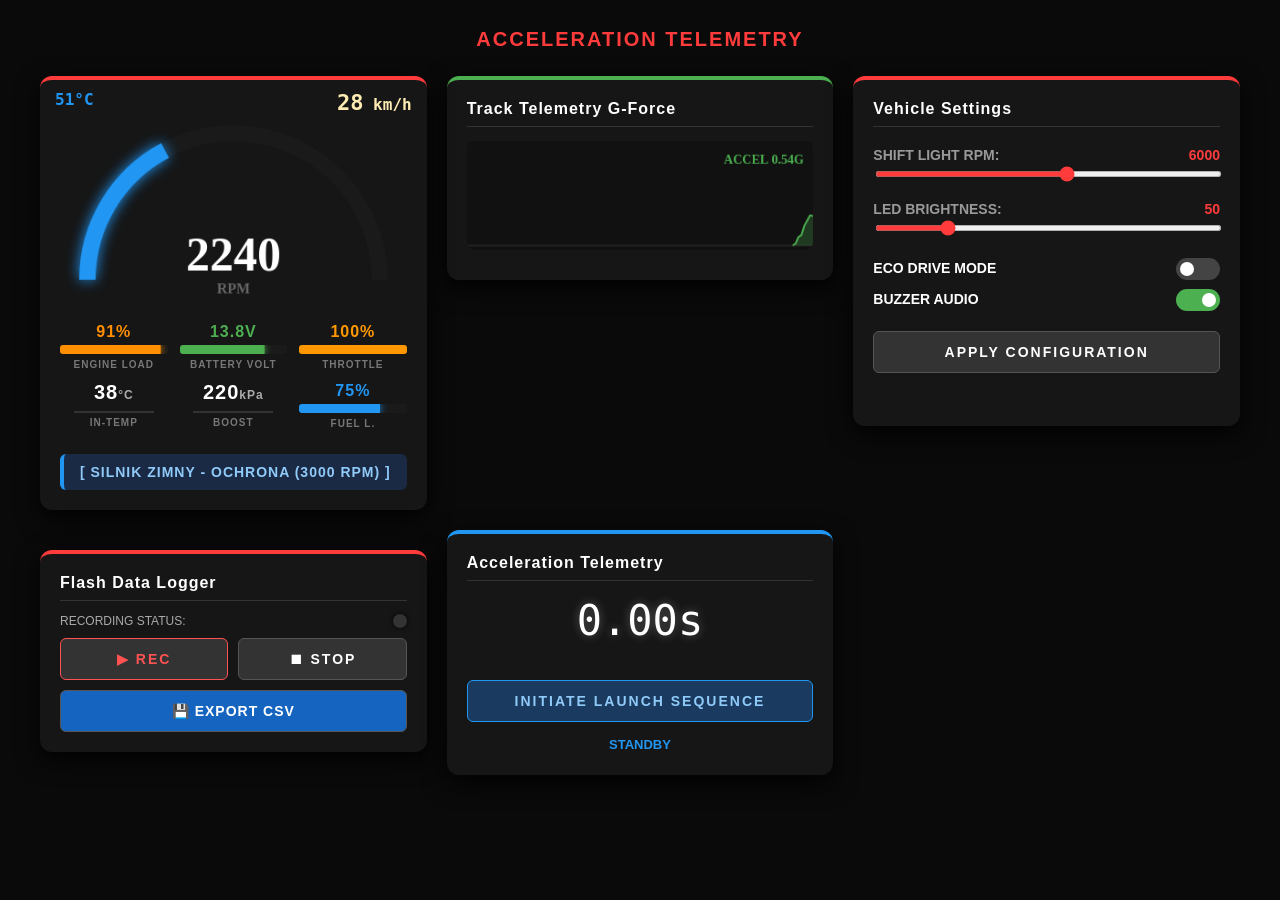
==== index.html @ 29ae52f3 "Initial import: XIAO ESP32-S3 ShiftLight Add complete project skeleton and initial implementation fo" ====
<!DOCTYPE html>
<html>
<head>
  <meta charset="UTF-8">
  <meta name="viewport" content="width=device-width, initial-scale=1, maximum-scale=1, user-scalable=no">
  <title>Acceleration Telemetry</title>
  <style>
    body { background-color: #0a0a0a; color: #e0e0e0; font-family: 'Segoe UI', Tahoma, Geneva, Verdana, sans-serif; text-align: center; margin: 0; padding: 15px; }
    h1 { color: #ff3b3b; text-transform: uppercase; letter-spacing: 2px; font-size: 20px; margin-bottom: 25px; }
    .dashboard-grid {
      display: grid;
      grid-template-columns: repeat(auto-fit, minmax(320px, 1fr));
      gap: 20px;
      max-width: 1200px;
      margin: 0 auto;
      align-items: start;
      padding: 0 10px;
    }
    .card {
      background: #161616;
      padding: 20px;
      border-radius: 12px;
      box-shadow: 0 8px 25px rgba(0,0,0,0.9);
      text-align: left;
      width: 100%;
      border-top: 4px solid #ff3b3b;
      box-sizing: border-box;
    }
    .card-timer { border-top-color: #2196F3; }
    .card-telemetry { border-top-color: #4CAF50; }
    h2 { margin-top: 0; color: #fff; font-size: 16px; border-bottom: 1px solid #333; padding-bottom: 8px; letter-spacing: 1px;}
    
    #cockpit { position: relative; text-align: center; padding-top: 10px; }
    .raw-data-corner { position: absolute; top: 10px; font-weight: bold; font-family: monospace; font-size: 16px; }
    .left-corner { left: 15px; color: #2196F3; }
    .right-corner { right: 15px; color: #ffecb3; }
    canvas { max-width: 100%; height: auto !important; }
    #gaugeCanvas {
      width: 100%;
      max-width: 380px;
      margin: 25px auto 0;
      display: block;
    }

    .mini-gauges {
      display: flex;
      justify-content: space-around;
      margin-top: 15px;
      gap: 10px;
    }

    .mini-gauge {
      text-align: center;
      font-size: 10px;
      color: #777;
      font-weight: bold;
      letter-spacing: 1px;
      flex: 1;
    }

    .mini-gauge canvas {
      width: 100%;
      max-width: 120px;
      display: block;
      margin: 0 auto 5px;
      border-radius: 3px;
    }
    
    .sys-state { margin-top: 25px; font-weight: bold; font-size: 14px; text-align: center; padding: 10px; border-radius: 6px; text-transform: uppercase; letter-spacing: 1px;}
    .state-normal { background: #222; color: #aaa; border-left: 4px solid #555; }
    .state-cold { background: #1a2a44; color: #90caf9; border-left: 4px solid #2196F3; }
    .state-eco { background: #153317; color: #a5d6a7; border-left: 4px solid #4CAF50; }

    label { font-weight: bold; display: block; margin-top: 20px; color: #999; font-size: 14px;}
    input[type=range] { width: 100%; margin-top: 8px; accent-color: #ff3b3b; height: 6px; border-radius: 5px; outline: none; }
    
    .switch { position: relative; display: inline-block; width: 44px; height: 22px; float: right; margin-top: -2px;}
    .switch input { opacity: 0; width: 0; height: 0; }
    .slider { position: absolute; cursor: pointer; top: 0; left: 0; right: 0; bottom: 0; background-color: #444; transition: .4s; border-radius: 24px; }
    .slider:before { position: absolute; content: ""; height: 14px; width: 14px; left: 4px; bottom: 4px; background-color: white; transition: .4s; border-radius: 50%; }
    input:checked + .slider { background-color: #4caf50; }
    input:checked + .slider:before { transform: translateX(22px); }

    button { background-color: #333; color: white; border: 1px solid #555; padding: 12px 20px; font-size: 14px; border-radius: 6px; cursor: pointer; width: 100%; margin-top: 20px; transition: 0.3s; font-weight: bold; text-transform: uppercase; letter-spacing: 2px;}
    button:hover { background-color: #ff3b3b; border-color: #ff3b3b;}
    .btn-timer { background-color: #1a3a5f; border-color: #2196F3; color: #90caf9;}
    .btn-timer:hover { background-color: #2196F3; color: #fff;}
    
    #status, #timerStatus { margin-top: 15px; font-weight: bold; text-align: center; height: 18px; font-size: 13px;}
    .val-display { float: right; color: #ff3b3b; }
    .timer-display { font-size: 42px; color: #fff; text-align: center; margin: 15px 0; font-family: monospace; text-shadow: 0 0 10px rgba(255,255,255,0.3);}
  </style>
</head>
<body>
  <div id="countdownOverlay" style="display: none; position: fixed; top: 0; left: 0; width: 100%; height: 100%; background: rgba(0,0,0,0.85); z-index: 9999; align-items: center; justify-content: center; backdrop-filter: blur(5px); transition: opacity 0.3s ease-out;">
    <div id="countdownNum" style="font-size: 250px; font-weight: bold; color: #ff3b3b; text-shadow: 0 0 50px rgba(255, 59, 59, 0.9); font-family: monospace;">3</div>
  </div>

  <h1>Acceleration Telemetry</h1>
  
  <div class="dashboard-grid">
    <div class="card" id="cockpit">
    <div class="raw-data-corner left-corner"><span id="tempDisplay">50</span>°C</div>
    <div class="raw-data-corner right-corner"><span id="speedDisplay" style="font-size: 22px;">0</span> km/h</div>
    
    <canvas id="gaugeCanvas" width="380" height="200"></canvas>
    
    <div class="mini-gauges" style="display: grid; grid-template-columns: repeat(3, 1fr); gap: 12px; margin-top: 25px;">
      <div class="mini-gauge">
        <div style="font-size:16px; font-weight:bold; color:#ff8f00; margin-bottom:4px;"><span id="valLoad">--</span></div>
        <canvas id="loadCanvas" width="120" height="10"></canvas>
        <div style="margin-top:4px;">ENGINE LOAD</div>
      </div>
      <div class="mini-gauge">
        <div style="font-size:16px; font-weight:bold; color:#4CAF50; margin-bottom:4px;"><span id="valVolt">--</span></div>
        <canvas id="voltCanvas" width="120" height="10"></canvas>
        <div style="margin-top:4px;">BATTERY VOLT</div>
      </div>
      <div class="mini-gauge">
        <div style="font-size:16px; font-weight:bold; color:#FF9800; margin-bottom:4px;"><span id="valTps">--</span></div>
        <canvas id="tpsCanvas" width="120" height="10"></canvas>
        <div style="margin-top:4px;">THROTTLE</div>
      </div>
      <div class="mini-gauge">
        <div style="font-size:20px; font-weight:bold; color:#fff; line-height:20px; margin-bottom:6px;"><span id="valIat">--</span><span style="font-size:12px; color:#aaa;">°C</span></div>
        <div style="border-top: 2px solid #333; padding-top:4px; max-width: 80px; margin: 0 auto;">IN-TEMP</div>
      </div>
      <div class="mini-gauge">
        <div style="font-size:20px; font-weight:bold; color:#fff; line-height:20px; margin-bottom:6px;"><span id="valMap">--</span><span style="font-size:12px; color:#aaa;">kPa</span></div>
        <div style="border-top: 2px solid #333; padding-top:4px; max-width: 80px; margin: 0 auto;">BOOST</div>
      </div>
      <div class="mini-gauge">
        <div style="font-size:16px; font-weight:bold; color:#2196F3; margin-bottom:4px;"><span id="valFuel">--</span></div>
        <canvas id="fuelCanvas" width="120" height="10"></canvas>
        <div style="margin-top:4px;">FUEL L.</div>
      </div>
    </div>
    
    <div id="sysState" class="sys-state state-cold">[ SILNIK ZIMNY - OCHRONA (2500RPM) ]</div>
  </div>

  <div class="card card-telemetry">
    <h2>Track Telemetry G-Force</h2>
    <canvas id="telemetryCanvas" width="380" height="120" style="width: 100%; max-width: 380px; display:block; margin: 10px auto; border-radius: 8px;"></canvas>
  </div>

  <div class="card">
    <h2>Vehicle Settings</h2>
    
    <label for="rpmLimit">SHIFT LIGHT RPM: <span id="rpmVal" class="val-display">6000</span></label>
    <input type="range" id="rpmLimit" min="1000" max="10000" step="100" value="6000" oninput="updateVal('rpmVal', this.value)">
    
    <label for="brightness">LED BRIGHTNESS: <span id="brtVal" class="val-display">50</span></label>
    <input type="range" id="brightness" min="0" max="255" step="1" value="50" oninput="updateVal('brtVal', this.value)">
    
    <label style="margin-top: 25px; color: #fff;">ECO DRIVE MODE
      <label class="switch">
        <input type="checkbox" id="ecoMode" onchange="updateSimState()">
        <span class="slider"></span>
      </label>
    </label>
    
    <label style="margin-top: 15px; color: #fff;">BUZZER AUDIO
      <label class="switch">
        <input type="checkbox" id="buzzerMode" checked>
        <span class="slider"></span>
      </label>
    </label>
    
    <button onclick="saveSettings()">Apply Configuration</button>
    <div id="status"></div>
  </div>

  <!-- DATA LOGGER PANEL -->
  <div class="card" style="margin-top: 20px;">
    <h2>Flash Data Logger</h2>
    <div style="display:flex; justify-content:space-between; align-items:center; margin-bottom: 10px;">
      <span style="color:#aaa; font-size:12px;">RECORDING STATUS:</span>
      <div id="logIndicator" style="width: 14px; height: 14px; border-radius: 50%; background-color: #333; box-shadow: 0 0 5px #000;"></div>
    </div>
    <div style="display: flex; gap: 10px;">
      <button id="btnLogStart" class="btn" style="flex: 1; background: #333; color: #ff5252; border: 1px solid #ff5252; margin-top: 0;" onclick="startLogging()">▶ REC</button>
      <button id="btnLogStop" class="btn" style="flex: 1; background: #333; color: #fff; border: 1px solid #555; margin-top: 0;" onclick="stopLogging()">⏹ STOP</button>
    </div>
    <button class="btn" style="width: 100%; margin-top: 10px; background: #1565C0; font-weight:bold; letter-spacing:1px;" onclick="downloadLogs()">💾 EXPORT CSV</button>
  </div>

  <div class="card card-timer">
    <h2>Acceleration Telemetry</h2>
    <div class="timer-display" id="timeDisplay">0.00s</div>
    <button class="btn-timer" onclick="startTimer()">Initiate Launch Sequence</button>
    <div id="timerStatus" style="color:#2196F3;">STANDBY</div>
  </div>
  </div>

  <script>
    function showCountdownOverlay() {
      let overlay = document.getElementById('countdownOverlay');
      let num = document.getElementById('countdownNum');
      overlay.style.display = 'flex';
      overlay.style.opacity = '1';
      num.innerText = "3";
      num.style.color = "#ff3b3b";
      num.style.textShadow = "0 0 50px rgba(255, 59, 59, 0.9)";
      
      setTimeout(() => num.innerText = "2", 1000);
      setTimeout(() => num.innerText = "1", 2000);
      setTimeout(() => {
        num.innerText = "GO!";
        num.style.color = "#4CAF50";
        num.style.textShadow = "0 0 50px rgba(76, 175, 80, 0.9)";
        setTimeout(() => {
          overlay.style.opacity = '0';
          setTimeout(() => overlay.style.display = 'none', 300);
        }, 800);
      }, 3000);
    }

    let t_rpm = 1000, c_rpm = 0;
    let t_load = 20, c_load = 0;
    let t_volt = 14.1, c_volt = 12.0;
    let t_tps = 0, c_tps = 0;
    let t_fuel = 75.0, c_fuel = 0;

    function drawMountain(ctx, isAccel, colorStr, fillStr, w, baseLine, maxG, step, hist) {
      ctx.beginPath();
      for (let i = 0; i < hist.length; i++) {
        let g = hist[i];
        let val = isAccel ? (g > 0 ? g : 0) : (g < 0 ? Math.abs(g) : 0);
        let y = baseLine - (Math.min(val, maxG) / maxG) * (baseLine - 25);
        if (i === 0) ctx.moveTo(i * step, y);
        else ctx.lineTo(i * step, y);
      }
      ctx.lineTo(w, baseLine); ctx.lineTo(0, baseLine);
      ctx.fillStyle = fillStr; ctx.fill();

      ctx.beginPath();
      let isDrawing = false;
      for (let i = 0; i < hist.length; i++) {
        let g = hist[i];
        let val = isAccel ? g : -g;
        if (val > 0.01) {
          let y = baseLine - (Math.min(val, maxG) / maxG) * (baseLine - 25);
          if (!isDrawing) {
            ctx.moveTo(Math.max(0, i - 1) * step, baseLine);
            isDrawing = true;
          }
          ctx.lineTo(i * step, y);
        } else {
          if (isDrawing) {
            ctx.lineTo(i * step, baseLine); 
            isDrawing = false;
          }
        }
      }
      ctx.lineWidth = 2; ctx.strokeStyle = colorStr; ctx.stroke();
    }
    let maxRpm = 8000;
    let simTemp = 50;

    let gHistory = new Array(120).fill(0);
    let lastSpeedForG = 0;
    let lastTimeForG = Date.now();
    let filteredG = 0;
    let activeSpeed = 0; // for graph simulation speed source

    function updateVal(id, val) { 
      document.getElementById(id).innerText = val; 
      if (id === 'rpmVal') maxRpm = parseInt(val) + 500; 
    }
    
    function saveSettings() {
      let btn = document.querySelector('button');
      btn.innerText = "TX DATA...";
      setTimeout(() => {
        document.getElementById('status').innerText = "CONFIG SYNC OK";
        document.getElementById('status').style.color = "#4caf50";
        btn.innerText = "APPLY CONFIGURATION";
        setTimeout(() => document.getElementById('status').innerText = "", 3000);
      }, 500);
    }

    function startLogging() {
      let ind = document.getElementById('logIndicator');
      let btnS = document.getElementById('btnLogStart');
      ind.style.backgroundColor = '#ff5252';
      ind.style.boxShadow = '0 0 10px #ff5252';
      btnS.style.background = '#ff5252'; btnS.style.color = '#fff';
    }

    function stopLogging() {
      let ind = document.getElementById('logIndicator');
      let btnS = document.getElementById('btnLogStart');
      ind.style.backgroundColor = '#333';
      ind.style.boxShadow = '0 0 5px #000';
      btnS.style.background = '#333'; btnS.style.color = '#ff5252';
    }

    function downloadLogs() {
      alert("Simulator: Brak łączności z kością Flash. Uruchom produkcyjny kod C++ (index_html.h) aby zgrywać arkusze kalkulacyjne.");
    }

    function updateSimState() {
      let stateDiv = document.getElementById('sysState');
      if (document.getElementById('ecoMode').checked) {
        stateDiv.className = "sys-state state-eco";
        stateDiv.innerText = "[ ECO DRIVE AKTYWNY ]";
      } else if (simTemp < 75) {
        stateDiv.className = "sys-state state-cold";
        let limit = Math.round(parseInt(document.getElementById('rpmLimit').value) * 0.5);
        stateDiv.innerText = "[ SILNIK ZIMNY - OCHRONA (" + limit + " RPM) ]";
      } else {
        stateDiv.className = "sys-state state-normal";
        stateDiv.innerText = "[ SYSTEM ONLINE - NORMAL ]";
        document.getElementById('tempDisplay').style.color = "#4caf50";
      }
    }

    function calculateG(speedKmh) {
      let now = Date.now();
      let dt = (now - lastTimeForG) / 1000.0;
      if(dt >= 0.1) { // 10Hz filter 
        let dv = (speedKmh - lastSpeedForG) / 3.6; // m/s
        let rawG = (dv / dt) / 9.81;
        filteredG = (rawG * 0.15) + (filteredG * 0.85); // EMA
        
        gHistory.push(filteredG);
        gHistory.shift();
        
        lastSpeedForG = speedKmh;
        lastTimeForG = now;
      }
    }

    function renderCanvas() {
      c_rpm += (t_rpm - c_rpm) * 0.15;
      c_load += (t_load - c_load) * 0.15;
      c_volt += (t_volt - c_volt) * 0.15;

      let cRpm = document.getElementById("gaugeCanvas");
      if(cRpm) {
        let ctx = cRpm.getContext("2d");
        let w = cRpm.width, h = cRpm.height;
        ctx.clearRect(0, 0, w, h);
        
        let cx = w/2, cy = h - 20, r = h - 40;
        
        ctx.beginPath(); ctx.arc(cx, cy, r, Math.PI, 0);
        ctx.lineWidth = 18; ctx.strokeStyle = '#1a1a1a'; ctx.stroke();
        
        let fill = Math.min(c_rpm / maxRpm, 1.0);
        if(fill > 0) {
          let isEco = document.getElementById('ecoMode').checked;
          let tempText = document.getElementById('tempDisplay').innerText;
          let isCold = tempText !== "--" && parseInt(tempText) < 75;
          
          let baseLimit = parseInt(document.getElementById('rpmLimit').value);
          let activeLimit = baseLimit;
          if (isEco) activeLimit = baseLimit * 0.4;
          else if (isCold) activeLimit = baseLimit * 0.5;

          let strokeCol, shadowCol;

          if (c_rpm >= activeLimit) {
            strokeCol = (Math.floor(Date.now() / 80) % 2 === 0) ? '#ff3b3b' : '#220000'; // Miganie synchroniczne 80ms
            shadowCol = (Math.floor(Date.now() / 80) % 2 === 0) ? '#ff3b3b' : 'transparent';
          } else if (isEco) {
            if (c_rpm < 1500) strokeCol = '#4CAF50';
            else if (c_rpm < 2000) strokeCol = '#FFEB3B';
            else strokeCol = '#FF3B3B';
            shadowCol = strokeCol;
          } else if (isCold) {
            strokeCol = '#2196F3';
            shadowCol = strokeCol;
          } else {
            let grad = ctx.createLinearGradient(0, cy, w, cy);
            grad.addColorStop(0.0, '#2196F3');
            grad.addColorStop(0.35, '#4CAF50');
            grad.addColorStop(0.65, '#FFEB3B');
            grad.addColorStop(0.85, '#FF9800');
            grad.addColorStop(1.0, '#FF3B3B');
            strokeCol = grad;
            
            if (fill < 0.35) shadowCol = '#2196F3';
            else if (fill < 0.65) shadowCol = '#4CAF50';
            else if (fill < 0.85) shadowCol = '#FFEB3B';
            else shadowCol = '#FF3B3B';
          }
          ctx.beginPath(); ctx.arc(cx, cy, r, Math.PI, Math.PI + (fill * Math.PI));
          ctx.lineWidth = 18; ctx.strokeStyle = strokeCol; 
          ctx.shadowBlur = 15; ctx.shadowColor = shadowCol;
          ctx.stroke(); ctx.shadowBlur = 0; 
        }
        
        ctx.fillStyle = '#fff'; ctx.font = 'bold 52px "Segoe UI"'; ctx.textAlign = 'center';
        ctx.fillText(Math.round(c_rpm), cx, cy - 10);
        ctx.fillStyle = '#666'; ctx.font = 'bold 16px "Segoe UI"';
        ctx.fillText("RPM", cx, cy + 15);
      }

      c_tps += (t_tps - c_tps) * 0.15;
      c_fuel += (t_fuel - c_fuel) * 0.15;
      
      let cLoad = document.getElementById("loadCanvas");
      if(cLoad) {
        let ctx = cLoad.getContext("2d");
        let w = cLoad.width, h = cLoad.height;
        ctx.clearRect(0,0,w,h);
        ctx.fillStyle = '#1a1a1a'; ctx.fillRect(0,0,w,h);
        let lFill = Math.min(c_load / 100, 1.0);
        ctx.fillStyle = '#ff8f00'; ctx.shadowBlur = 8; ctx.shadowColor = '#ff8f00';
        ctx.fillRect(0,0, w * lFill, h); ctx.shadowBlur = 0;
      }

      let cVolt = document.getElementById("voltCanvas");
      if(cVolt) {
        let ctx = cVolt.getContext("2d");
        let w = cVolt.width, h = cVolt.height;
        ctx.clearRect(0,0,w,h);
        ctx.fillStyle = '#1a1a1a'; ctx.fillRect(0,0,w,h);
        let vFill = Math.max(0, Math.min((c_volt - 10) / 5, 1.0)); 
        ctx.fillStyle = '#4CAF50'; ctx.shadowBlur = 8; ctx.shadowColor = '#4CAF50';
        ctx.fillRect(0,0, w * vFill, h); ctx.shadowBlur = 0;
      }
      
      let cTps = document.getElementById("tpsCanvas");
      if(cTps) {
        let ctx = cTps.getContext("2d");
        let w = cTps.width, h = cTps.height;
        ctx.clearRect(0,0,w,h);
        ctx.fillStyle = '#1a1a1a'; ctx.fillRect(0,0,w,h);
        let tFill = Math.min(c_tps / 100, 1.0); 
        ctx.fillStyle = '#FF9800'; ctx.shadowBlur = 8; ctx.shadowColor = '#FF9800';
        ctx.fillRect(0,0, w * tFill, h); ctx.shadowBlur = 0;
      }

      let cFuel = document.getElementById("fuelCanvas");
      if(cFuel) {
        let ctx = cFuel.getContext("2d");
        let w = cFuel.width, h = cFuel.height;
        ctx.clearRect(0,0,w,h);
        ctx.fillStyle = '#1a1a1a'; ctx.fillRect(0,0,w,h);
        let fFill = Math.min(c_fuel / 100, 1.0); 
        ctx.fillStyle = '#2196F3'; ctx.shadowBlur = 8; ctx.shadowColor = '#2196F3';
        ctx.fillRect(0,0, w * fFill, h); ctx.shadowBlur = 0;
      }

      // -- DRAW G-FORCE TELEMETRY --
      let cTel = document.getElementById("telemetryCanvas");
      if(cTel) {
        let ctx = cTel.getContext("2d");
        let w = cTel.width, h = cTel.height;
        ctx.clearRect(0,0,w,h);
        ctx.fillStyle = "#111"; ctx.fillRect(0,0,w,h);
        
        let baseLine = h - 5; 
        let maxG = 1.5; 
        let step = w / (gHistory.length - 1);
        
        ctx.strokeStyle = "#333"; ctx.lineWidth = 1;
        ctx.beginPath(); ctx.moveTo(0, baseLine); ctx.lineTo(w, baseLine); ctx.stroke();
        
        drawMountain(ctx, true, "#4CAF50", "rgba(76, 175, 80, 0.25)", w, baseLine, maxG, step, gHistory);
        // Rysowanie Hamowania (Brake)
        drawMountain(ctx, false, "#ff3b3b", "rgba(255, 59, 59, 0.25)", w, baseLine, maxG, step, gHistory);

        let currentG = gHistory[gHistory.length-1];
        ctx.fillStyle = currentG > 0.05 ? "#4CAF50" : (currentG < -0.05 ? "#ff3b3b" : "#888");
        ctx.font = 'bold 14px "Segoe UI"';
        ctx.textAlign = 'right';
        let title = currentG > 0.05 ? "ACCEL " : (currentG < -0.05 ? "BRAKE " : "IDLE ");
        ctx.fillText(title + Math.abs(currentG).toFixed(2) + "G", w - 10, 25);
      }

      requestAnimationFrame(renderCanvas);
    }

    // Generator sztucznych układów 
    let simMode = 'accel';
    setInterval(() => {
      if (simTemp < 90) {
        simTemp += 0.1;
      } else {
        simTemp = 90 + (Math.random() * 2 - 1);
      }
      document.getElementById('tempDisplay').innerText = Math.round(simTemp);
      updateSimState();
      
      t_rpm = 1000 + Math.random() * 200;
      t_load = 15 + Math.random() * 10;
      t_volt = 13.8 + Math.random() * 0.2;
      t_tps = 5 + Math.random() * 5;
      let ui_map = "101";

      // Zautomatyzowanie symulacji trasy z gwałtownymi spowolnieniami by wykres działał stale.
      let currentTimerStatus = document.getElementById('timerStatus').innerText;
      if (currentTimerStatus === "STANDBY" || currentTimerStatus === "FINISHED") {
        if(simMode === 'accel') {
             activeSpeed += Math.random() * 8;
             t_rpm = 1000 + (activeSpeed * 50);
             t_load = 85 + Math.random() * 10;
             t_tps = 100;
             ui_map = "220";
             if(activeSpeed > 100) simMode = 'brake';
        } else {
             activeSpeed -= Math.random() * 20; // 2x silniejsze hamowanie (żeby wykres spadał ostro w dół - czerwony kolor)
             t_load = 0;
             t_tps = 0;
             ui_map = "35";
             if(activeSpeed < 0) { activeSpeed = 0; simMode = 'accel'; }
             t_rpm = 1000 + (activeSpeed * 50);
        }
        document.getElementById('speedDisplay').innerText = Math.round(activeSpeed);
        calculateG(activeSpeed);
      }
      
      // --- AKTUALIZACJA TEKSTOWA UI ---
      // (Musi być wywoływana tutaj na samym dole funkcji, PO dokonaniu ewentualnych nadpisań z pętli symulatora)
      document.getElementById('valLoad').innerText = Math.round(t_load) + "%";
      document.getElementById('valVolt').innerText = t_volt.toFixed(1) + "V";
      document.getElementById('valTps').innerText = Math.round(t_tps) + "%";
      document.getElementById('valIat').innerText = "38";
      document.getElementById('valMap').innerText = ui_map;
      document.getElementById('valFuel').innerText = "75%";

    }, 150);

    function startTimer() {
        showCountdownOverlay();
        document.getElementById('timerStatus').innerText = "COUNTDOWN...";
        let simSpeed = 0, simTime = 0;
        document.getElementById('speedDisplay').innerText = 0; document.getElementById('timeDisplay').innerText = "0.00s";
        activeSpeed = 0;
        
        setTimeout(() => {
            document.getElementById('timerStatus').innerText = ">>> LAUNCH READY <<<";
            setTimeout(() => {
                let interval = setInterval(() => {
                    simSpeed += 7; simTime += 50; 
                    
                    t_rpm = 4000 + (simSpeed * 40);
                    if(t_rpm > 7000) t_rpm = 4000; 
                    t_load = 95;
                    t_volt = 13.5;

                    document.getElementById('speedDisplay').innerText = simSpeed;
                    document.getElementById('timerStatus').innerText = "TRACKING...";
                    document.getElementById('timeDisplay').innerText = (simTime / 1000.0).toFixed(2) + "s";
                    calculateG(simSpeed); // Wykres reaguje na symulator
                    
                    if(simSpeed >= 100) { 
                      clearInterval(interval); 
                      document.getElementById('timerStatus').innerText = "FINISHED"; 
                      document.getElementById('timerStatus').style.color = "#4caf50"; 
                      t_rpm = 1000; t_load = 15;
                      activeSpeed = 100; simMode = 'brake'; // wracamy do idle loop trasy 
                    }
                }, 50); 
            }, 500);
        }, 3000);
    }

    maxRpm = parseInt(document.getElementById('rpmLimit').value) + 500;
    requestAnimationFrame(renderCanvas);
    updateSimState();
  </script>
</body>
</html>
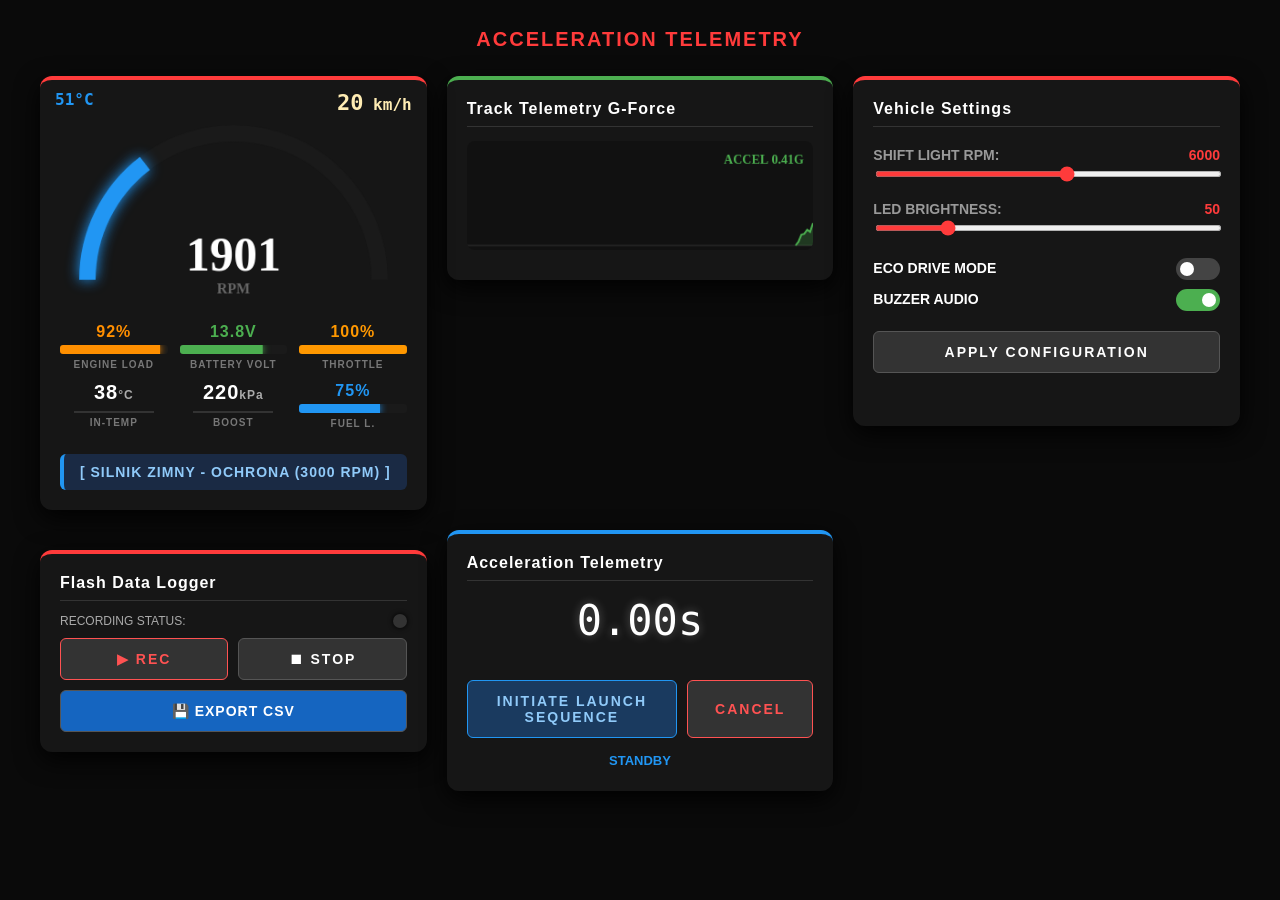
==== commit f858f25f: "Add welcome, async logging, and polling fixes Introduce a startup welcome sequence and safer concurr" ====
--- a/index.html
+++ b/index.html
@@ -93,7 +93,7 @@
 </head>
 <body>
   <div id="countdownOverlay" style="display: none; position: fixed; top: 0; left: 0; width: 100%; height: 100%; background: rgba(0,0,0,0.85); z-index: 9999; align-items: center; justify-content: center; backdrop-filter: blur(5px); transition: opacity 0.3s ease-out;">
-    <div id="countdownNum" style="font-size: 250px; font-weight: bold; color: #ff3b3b; text-shadow: 0 0 50px rgba(255, 59, 59, 0.9); font-family: monospace;">3</div>
+    <div id="countdownNum" style="font-size: 250px; font-weight: bold; color: #ff3b3b; text-shadow: 0 0 50px rgba(255, 59, 59, 0.9); font-family: monospace;">5</div>
   </div>
 
   <h1>Acceleration Telemetry</h1>
@@ -188,7 +188,10 @@
   <div class="card card-timer">
     <h2>Acceleration Telemetry</h2>
     <div class="timer-display" id="timeDisplay">0.00s</div>
-    <button class="btn-timer" onclick="startTimer()">Initiate Launch Sequence</button>
+    <div style="display: flex; gap: 10px;">
+      <button class="btn-timer" style="flex: 2;" onclick="startTimer()">Initiate Launch Sequence</button>
+      <button id="btnCancel" style="flex: 1; background: #333; color: #ff5252; border: 1px solid #ff5252; margin-top: 20px;" onclick="cancelTimer()">CANCEL</button>
+    </div>
     <div id="timerStatus" style="color:#2196F3;">STANDBY</div>
   </div>
   </div>
@@ -199,12 +202,16 @@
       let num = document.getElementById('countdownNum');
       overlay.style.display = 'flex';
       overlay.style.opacity = '1';
-      num.innerText = "3";
+      
+      num.style.fontSize = "250px"; 
+      num.innerText = "5";
       num.style.color = "#ff3b3b";
       num.style.textShadow = "0 0 50px rgba(255, 59, 59, 0.9)";
-      
-      setTimeout(() => num.innerText = "2", 1000);
-      setTimeout(() => num.innerText = "1", 2000);
+
+      setTimeout(() => num.innerText = "4", 1000);
+      setTimeout(() => num.innerText = "3", 2000);
+      setTimeout(() => num.innerText = "2", 3000);
+      setTimeout(() => num.innerText = "1", 4000);
       setTimeout(() => {
         num.innerText = "GO!";
         num.style.color = "#4CAF50";
@@ -213,7 +220,14 @@
           overlay.style.opacity = '0';
           setTimeout(() => overlay.style.display = 'none', 300);
         }, 800);
-      }, 3000);
+      }, 5000);
+    }
+    
+    function cancelTimer() {
+        document.getElementById('timerStatus').innerText = "STANDBY";
+        document.getElementById('timerStatus').style.color = "#2196F3";
+        document.getElementById('countdownOverlay').style.display = 'none';
+        activeSpeed = 0;
     }
 
     let t_rpm = 1000, c_rpm = 0;
@@ -312,6 +326,7 @@
       } else {
         stateDiv.className = "sys-state state-normal";
         stateDiv.innerText = "[ SYSTEM ONLINE - NORMAL ]";
+        stateDiv.style.borderLeftColor = "#4CAF50";
         document.getElementById('tempDisplay').style.color = "#4caf50";
       }
     }
@@ -557,7 +572,7 @@
                     }
                 }, 50); 
             }, 500);
-        }, 3000);
+        }, 5000);
     }
 
     maxRpm = parseInt(document.getElementById('rpmLimit').value) + 500;
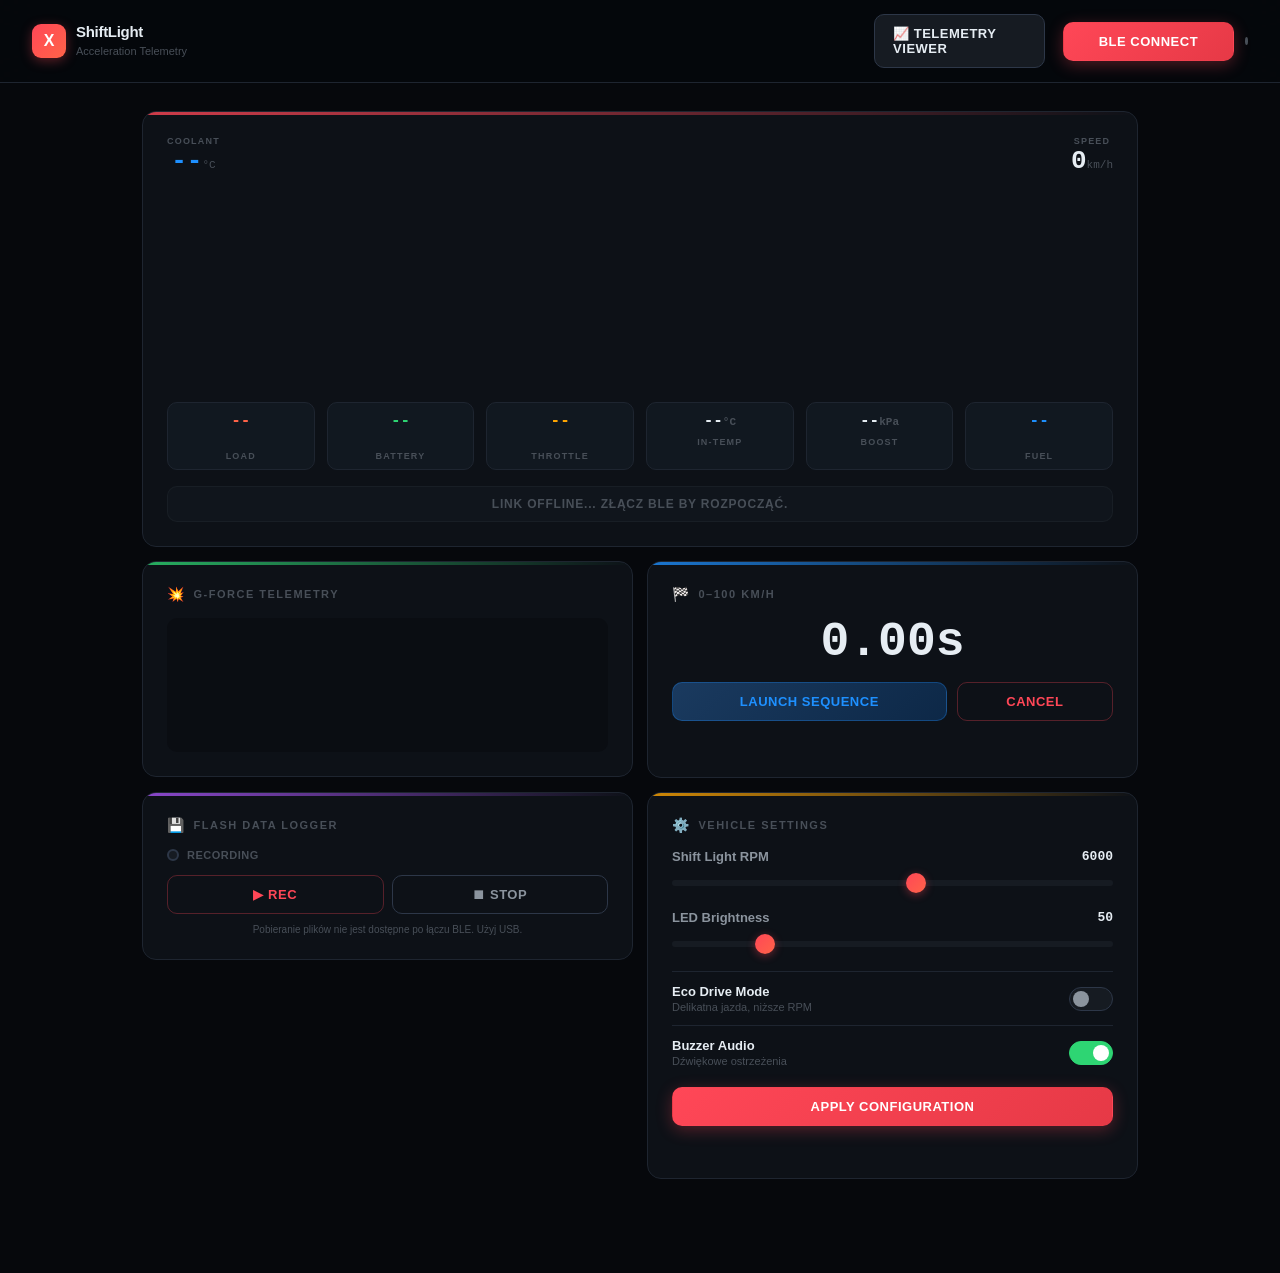
==== commit 2d1d489f: "Add index.html redirecting to web_app/ Add a simple landing page that instantly redirects visitors t" ====
--- a/index.html
+++ b/index.html
@@ -1,583 +1,19 @@
 <!DOCTYPE html>
 <html>
 <head>
-  <meta charset="UTF-8">
-  <meta name="viewport" content="width=device-width, initial-scale=1, maximum-scale=1, user-scalable=no">
-  <title>Acceleration Telemetry</title>
+  <meta charset="utf-8">
+  <title>XIAO ShiftLight Dashboard</title>
+  <!-- Błyskawiczne przekierowanie do odpowiedniego folderu -->
+  <meta http-equiv="refresh" content="0; url=web_app/">
   <style>
-    body { background-color: #0a0a0a; color: #e0e0e0; font-family: 'Segoe UI', Tahoma, Geneva, Verdana, sans-serif; text-align: center; margin: 0; padding: 15px; }
-    h1 { color: #ff3b3b; text-transform: uppercase; letter-spacing: 2px; font-size: 20px; margin-bottom: 25px; }
-    .dashboard-grid {
-      display: grid;
-      grid-template-columns: repeat(auto-fit, minmax(320px, 1fr));
-      gap: 20px;
-      max-width: 1200px;
-      margin: 0 auto;
-      align-items: start;
-      padding: 0 10px;
-    }
-    .card {
-      background: #161616;
-      padding: 20px;
-      border-radius: 12px;
-      box-shadow: 0 8px 25px rgba(0,0,0,0.9);
-      text-align: left;
-      width: 100%;
-      border-top: 4px solid #ff3b3b;
-      box-sizing: border-box;
-    }
-    .card-timer { border-top-color: #2196F3; }
-    .card-telemetry { border-top-color: #4CAF50; }
-    h2 { margin-top: 0; color: #fff; font-size: 16px; border-bottom: 1px solid #333; padding-bottom: 8px; letter-spacing: 1px;}
-    
-    #cockpit { position: relative; text-align: center; padding-top: 10px; }
-    .raw-data-corner { position: absolute; top: 10px; font-weight: bold; font-family: monospace; font-size: 16px; }
-    .left-corner { left: 15px; color: #2196F3; }
-    .right-corner { right: 15px; color: #ffecb3; }
-    canvas { max-width: 100%; height: auto !important; }
-    #gaugeCanvas {
-      width: 100%;
-      max-width: 380px;
-      margin: 25px auto 0;
-      display: block;
-    }
-
-    .mini-gauges {
-      display: flex;
-      justify-content: space-around;
-      margin-top: 15px;
-      gap: 10px;
-    }
-
-    .mini-gauge {
-      text-align: center;
-      font-size: 10px;
-      color: #777;
-      font-weight: bold;
-      letter-spacing: 1px;
-      flex: 1;
-    }
-
-    .mini-gauge canvas {
-      width: 100%;
-      max-width: 120px;
-      display: block;
-      margin: 0 auto 5px;
-      border-radius: 3px;
-    }
-    
-    .sys-state { margin-top: 25px; font-weight: bold; font-size: 14px; text-align: center; padding: 10px; border-radius: 6px; text-transform: uppercase; letter-spacing: 1px;}
-    .state-normal { background: #222; color: #aaa; border-left: 4px solid #555; }
-    .state-cold { background: #1a2a44; color: #90caf9; border-left: 4px solid #2196F3; }
-    .state-eco { background: #153317; color: #a5d6a7; border-left: 4px solid #4CAF50; }
-
-    label { font-weight: bold; display: block; margin-top: 20px; color: #999; font-size: 14px;}
-    input[type=range] { width: 100%; margin-top: 8px; accent-color: #ff3b3b; height: 6px; border-radius: 5px; outline: none; }
-    
-    .switch { position: relative; display: inline-block; width: 44px; height: 22px; float: right; margin-top: -2px;}
-    .switch input { opacity: 0; width: 0; height: 0; }
-    .slider { position: absolute; cursor: pointer; top: 0; left: 0; right: 0; bottom: 0; background-color: #444; transition: .4s; border-radius: 24px; }
-    .slider:before { position: absolute; content: ""; height: 14px; width: 14px; left: 4px; bottom: 4px; background-color: white; transition: .4s; border-radius: 50%; }
-    input:checked + .slider { background-color: #4caf50; }
-    input:checked + .slider:before { transform: translateX(22px); }
-
-    button { background-color: #333; color: white; border: 1px solid #555; padding: 12px 20px; font-size: 14px; border-radius: 6px; cursor: pointer; width: 100%; margin-top: 20px; transition: 0.3s; font-weight: bold; text-transform: uppercase; letter-spacing: 2px;}
-    button:hover { background-color: #ff3b3b; border-color: #ff3b3b;}
-    .btn-timer { background-color: #1a3a5f; border-color: #2196F3; color: #90caf9;}
-    .btn-timer:hover { background-color: #2196F3; color: #fff;}
-    
-    #status, #timerStatus { margin-top: 15px; font-weight: bold; text-align: center; height: 18px; font-size: 13px;}
-    .val-display { float: right; color: #ff3b3b; }
-    .timer-display { font-size: 42px; color: #fff; text-align: center; margin: 15px 0; font-family: monospace; text-shadow: 0 0 10px rgba(255,255,255,0.3);}
+    body { background-color: #06080c; color: white; font-family: sans-serif; display: flex; align-items: center; justify-content: center; height: 100vh; margin: 0; }
   </style>
 </head>
 <body>
-  <div id="countdownOverlay" style="display: none; position: fixed; top: 0; left: 0; width: 100%; height: 100%; background: rgba(0,0,0,0.85); z-index: 9999; align-items: center; justify-content: center; backdrop-filter: blur(5px); transition: opacity 0.3s ease-out;">
-    <div id="countdownNum" style="font-size: 250px; font-weight: bold; color: #ff3b3b; text-shadow: 0 0 50px rgba(255, 59, 59, 0.9); font-family: monospace;">5</div>
-  </div>
-
-  <h1>Acceleration Telemetry</h1>
-  
-  <div class="dashboard-grid">
-    <div class="card" id="cockpit">
-    <div class="raw-data-corner left-corner"><span id="tempDisplay">50</span>°C</div>
-    <div class="raw-data-corner right-corner"><span id="speedDisplay" style="font-size: 22px;">0</span> km/h</div>
-    
-    <canvas id="gaugeCanvas" width="380" height="200"></canvas>
-    
-    <div class="mini-gauges" style="display: grid; grid-template-columns: repeat(3, 1fr); gap: 12px; margin-top: 25px;">
-      <div class="mini-gauge">
-        <div style="font-size:16px; font-weight:bold; color:#ff8f00; margin-bottom:4px;"><span id="valLoad">--</span></div>
-        <canvas id="loadCanvas" width="120" height="10"></canvas>
-        <div style="margin-top:4px;">ENGINE LOAD</div>
-      </div>
-      <div class="mini-gauge">
-        <div style="font-size:16px; font-weight:bold; color:#4CAF50; margin-bottom:4px;"><span id="valVolt">--</span></div>
-        <canvas id="voltCanvas" width="120" height="10"></canvas>
-        <div style="margin-top:4px;">BATTERY VOLT</div>
-      </div>
-      <div class="mini-gauge">
-        <div style="font-size:16px; font-weight:bold; color:#FF9800; margin-bottom:4px;"><span id="valTps">--</span></div>
-        <canvas id="tpsCanvas" width="120" height="10"></canvas>
-        <div style="margin-top:4px;">THROTTLE</div>
-      </div>
-      <div class="mini-gauge">
-        <div style="font-size:20px; font-weight:bold; color:#fff; line-height:20px; margin-bottom:6px;"><span id="valIat">--</span><span style="font-size:12px; color:#aaa;">°C</span></div>
-        <div style="border-top: 2px solid #333; padding-top:4px; max-width: 80px; margin: 0 auto;">IN-TEMP</div>
-      </div>
-      <div class="mini-gauge">
-        <div style="font-size:20px; font-weight:bold; color:#fff; line-height:20px; margin-bottom:6px;"><span id="valMap">--</span><span style="font-size:12px; color:#aaa;">kPa</span></div>
-        <div style="border-top: 2px solid #333; padding-top:4px; max-width: 80px; margin: 0 auto;">BOOST</div>
-      </div>
-      <div class="mini-gauge">
-        <div style="font-size:16px; font-weight:bold; color:#2196F3; margin-bottom:4px;"><span id="valFuel">--</span></div>
-        <canvas id="fuelCanvas" width="120" height="10"></canvas>
-        <div style="margin-top:4px;">FUEL L.</div>
-      </div>
-    </div>
-    
-    <div id="sysState" class="sys-state state-cold">[ SILNIK ZIMNY - OCHRONA (2500RPM) ]</div>
-  </div>
-
-  <div class="card card-telemetry">
-    <h2>Track Telemetry G-Force</h2>
-    <canvas id="telemetryCanvas" width="380" height="120" style="width: 100%; max-width: 380px; display:block; margin: 10px auto; border-radius: 8px;"></canvas>
-  </div>
-
-  <div class="card">
-    <h2>Vehicle Settings</h2>
-    
-    <label for="rpmLimit">SHIFT LIGHT RPM: <span id="rpmVal" class="val-display">6000</span></label>
-    <input type="range" id="rpmLimit" min="1000" max="10000" step="100" value="6000" oninput="updateVal('rpmVal', this.value)">
-    
-    <label for="brightness">LED BRIGHTNESS: <span id="brtVal" class="val-display">50</span></label>
-    <input type="range" id="brightness" min="0" max="255" step="1" value="50" oninput="updateVal('brtVal', this.value)">
-    
-    <label style="margin-top: 25px; color: #fff;">ECO DRIVE MODE
-      <label class="switch">
-        <input type="checkbox" id="ecoMode" onchange="updateSimState()">
-        <span class="slider"></span>
-      </label>
-    </label>
-    
-    <label style="margin-top: 15px; color: #fff;">BUZZER AUDIO
-      <label class="switch">
-        <input type="checkbox" id="buzzerMode" checked>
-        <span class="slider"></span>
-      </label>
-    </label>
-    
-    <button onclick="saveSettings()">Apply Configuration</button>
-    <div id="status"></div>
-  </div>
-
-  <!-- DATA LOGGER PANEL -->
-  <div class="card" style="margin-top: 20px;">
-    <h2>Flash Data Logger</h2>
-    <div style="display:flex; justify-content:space-between; align-items:center; margin-bottom: 10px;">
-      <span style="color:#aaa; font-size:12px;">RECORDING STATUS:</span>
-      <div id="logIndicator" style="width: 14px; height: 14px; border-radius: 50%; background-color: #333; box-shadow: 0 0 5px #000;"></div>
-    </div>
-    <div style="display: flex; gap: 10px;">
-      <button id="btnLogStart" class="btn" style="flex: 1; background: #333; color: #ff5252; border: 1px solid #ff5252; margin-top: 0;" onclick="startLogging()">▶ REC</button>
-      <button id="btnLogStop" class="btn" style="flex: 1; background: #333; color: #fff; border: 1px solid #555; margin-top: 0;" onclick="stopLogging()">⏹ STOP</button>
-    </div>
-    <button class="btn" style="width: 100%; margin-top: 10px; background: #1565C0; font-weight:bold; letter-spacing:1px;" onclick="downloadLogs()">💾 EXPORT CSV</button>
-  </div>
-
-  <div class="card card-timer">
-    <h2>Acceleration Telemetry</h2>
-    <div class="timer-display" id="timeDisplay">0.00s</div>
-    <div style="display: flex; gap: 10px;">
-      <button class="btn-timer" style="flex: 2;" onclick="startTimer()">Initiate Launch Sequence</button>
-      <button id="btnCancel" style="flex: 1; background: #333; color: #ff5252; border: 1px solid #ff5252; margin-top: 20px;" onclick="cancelTimer()">CANCEL</button>
-    </div>
-    <div id="timerStatus" style="color:#2196F3;">STANDBY</div>
-  </div>
-  </div>
-
+  <p>Trwa ładowanie aplikacji... Jeśli nie zostaniesz przekierowany, kliknij <a href="web_app/" style="color:#ff4757;">tutaj</a>.</p>
   <script>
-    function showCountdownOverlay() {
-      let overlay = document.getElementById('countdownOverlay');
-      let num = document.getElementById('countdownNum');
-      overlay.style.display = 'flex';
-      overlay.style.opacity = '1';
-      
-      num.style.fontSize = "250px"; 
-      num.innerText = "5";
-      num.style.color = "#ff3b3b";
-      num.style.textShadow = "0 0 50px rgba(255, 59, 59, 0.9)";
-
-      setTimeout(() => num.innerText = "4", 1000);
-      setTimeout(() => num.innerText = "3", 2000);
-      setTimeout(() => num.innerText = "2", 3000);
-      setTimeout(() => num.innerText = "1", 4000);
-      setTimeout(() => {
-        num.innerText = "GO!";
-        num.style.color = "#4CAF50";
-        num.style.textShadow = "0 0 50px rgba(76, 175, 80, 0.9)";
-        setTimeout(() => {
-          overlay.style.opacity = '0';
-          setTimeout(() => overlay.style.display = 'none', 300);
-        }, 800);
-      }, 5000);
-    }
-    
-    function cancelTimer() {
-        document.getElementById('timerStatus').innerText = "STANDBY";
-        document.getElementById('timerStatus').style.color = "#2196F3";
-        document.getElementById('countdownOverlay').style.display = 'none';
-        activeSpeed = 0;
-    }
-
-    let t_rpm = 1000, c_rpm = 0;
-    let t_load = 20, c_load = 0;
-    let t_volt = 14.1, c_volt = 12.0;
-    let t_tps = 0, c_tps = 0;
-    let t_fuel = 75.0, c_fuel = 0;
-
-    function drawMountain(ctx, isAccel, colorStr, fillStr, w, baseLine, maxG, step, hist) {
-      ctx.beginPath();
-      for (let i = 0; i < hist.length; i++) {
-        let g = hist[i];
-        let val = isAccel ? (g > 0 ? g : 0) : (g < 0 ? Math.abs(g) : 0);
-        let y = baseLine - (Math.min(val, maxG) / maxG) * (baseLine - 25);
-        if (i === 0) ctx.moveTo(i * step, y);
-        else ctx.lineTo(i * step, y);
-      }
-      ctx.lineTo(w, baseLine); ctx.lineTo(0, baseLine);
-      ctx.fillStyle = fillStr; ctx.fill();
-
-      ctx.beginPath();
-      let isDrawing = false;
-      for (let i = 0; i < hist.length; i++) {
-        let g = hist[i];
-        let val = isAccel ? g : -g;
-        if (val > 0.01) {
-          let y = baseLine - (Math.min(val, maxG) / maxG) * (baseLine - 25);
-          if (!isDrawing) {
-            ctx.moveTo(Math.max(0, i - 1) * step, baseLine);
-            isDrawing = true;
-          }
-          ctx.lineTo(i * step, y);
-        } else {
-          if (isDrawing) {
-            ctx.lineTo(i * step, baseLine); 
-            isDrawing = false;
-          }
-        }
-      }
-      ctx.lineWidth = 2; ctx.strokeStyle = colorStr; ctx.stroke();
-    }
-    let maxRpm = 8000;
-    let simTemp = 50;
-
-    let gHistory = new Array(120).fill(0);
-    let lastSpeedForG = 0;
-    let lastTimeForG = Date.now();
-    let filteredG = 0;
-    let activeSpeed = 0; // for graph simulation speed source
-
-    function updateVal(id, val) { 
-      document.getElementById(id).innerText = val; 
-      if (id === 'rpmVal') maxRpm = parseInt(val) + 500; 
-    }
-    
-    function saveSettings() {
-      let btn = document.querySelector('button');
-      btn.innerText = "TX DATA...";
-      setTimeout(() => {
-        document.getElementById('status').innerText = "CONFIG SYNC OK";
-        document.getElementById('status').style.color = "#4caf50";
-        btn.innerText = "APPLY CONFIGURATION";
-        setTimeout(() => document.getElementById('status').innerText = "", 3000);
-      }, 500);
-    }
-
-    function startLogging() {
-      let ind = document.getElementById('logIndicator');
-      let btnS = document.getElementById('btnLogStart');
-      ind.style.backgroundColor = '#ff5252';
-      ind.style.boxShadow = '0 0 10px #ff5252';
-      btnS.style.background = '#ff5252'; btnS.style.color = '#fff';
-    }
-
-    function stopLogging() {
-      let ind = document.getElementById('logIndicator');
-      let btnS = document.getElementById('btnLogStart');
-      ind.style.backgroundColor = '#333';
-      ind.style.boxShadow = '0 0 5px #000';
-      btnS.style.background = '#333'; btnS.style.color = '#ff5252';
-    }
-
-    function downloadLogs() {
-      alert("Simulator: Brak łączności z kością Flash. Uruchom produkcyjny kod C++ (index_html.h) aby zgrywać arkusze kalkulacyjne.");
-    }
-
-    function updateSimState() {
-      let stateDiv = document.getElementById('sysState');
-      if (document.getElementById('ecoMode').checked) {
-        stateDiv.className = "sys-state state-eco";
-        stateDiv.innerText = "[ ECO DRIVE AKTYWNY ]";
-      } else if (simTemp < 75) {
-        stateDiv.className = "sys-state state-cold";
-        let limit = Math.round(parseInt(document.getElementById('rpmLimit').value) * 0.5);
-        stateDiv.innerText = "[ SILNIK ZIMNY - OCHRONA (" + limit + " RPM) ]";
-      } else {
-        stateDiv.className = "sys-state state-normal";
-        stateDiv.innerText = "[ SYSTEM ONLINE - NORMAL ]";
-        stateDiv.style.borderLeftColor = "#4CAF50";
-        document.getElementById('tempDisplay').style.color = "#4caf50";
-      }
-    }
-
-    function calculateG(speedKmh) {
-      let now = Date.now();
-      let dt = (now - lastTimeForG) / 1000.0;
-      if(dt >= 0.1) { // 10Hz filter 
-        let dv = (speedKmh - lastSpeedForG) / 3.6; // m/s
-        let rawG = (dv / dt) / 9.81;
-        filteredG = (rawG * 0.15) + (filteredG * 0.85); // EMA
-        
-        gHistory.push(filteredG);
-        gHistory.shift();
-        
-        lastSpeedForG = speedKmh;
-        lastTimeForG = now;
-      }
-    }
-
-    function renderCanvas() {
-      c_rpm += (t_rpm - c_rpm) * 0.15;
-      c_load += (t_load - c_load) * 0.15;
-      c_volt += (t_volt - c_volt) * 0.15;
-
-      let cRpm = document.getElementById("gaugeCanvas");
-      if(cRpm) {
-        let ctx = cRpm.getContext("2d");
-        let w = cRpm.width, h = cRpm.height;
-        ctx.clearRect(0, 0, w, h);
-        
-        let cx = w/2, cy = h - 20, r = h - 40;
-        
-        ctx.beginPath(); ctx.arc(cx, cy, r, Math.PI, 0);
-        ctx.lineWidth = 18; ctx.strokeStyle = '#1a1a1a'; ctx.stroke();
-        
-        let fill = Math.min(c_rpm / maxRpm, 1.0);
-        if(fill > 0) {
-          let isEco = document.getElementById('ecoMode').checked;
-          let tempText = document.getElementById('tempDisplay').innerText;
-          let isCold = tempText !== "--" && parseInt(tempText) < 75;
-          
-          let baseLimit = parseInt(document.getElementById('rpmLimit').value);
-          let activeLimit = baseLimit;
-          if (isEco) activeLimit = baseLimit * 0.4;
-          else if (isCold) activeLimit = baseLimit * 0.5;
-
-          let strokeCol, shadowCol;
-
-          if (c_rpm >= activeLimit) {
-            strokeCol = (Math.floor(Date.now() / 80) % 2 === 0) ? '#ff3b3b' : '#220000'; // Miganie synchroniczne 80ms
-            shadowCol = (Math.floor(Date.now() / 80) % 2 === 0) ? '#ff3b3b' : 'transparent';
-          } else if (isEco) {
-            if (c_rpm < 1500) strokeCol = '#4CAF50';
-            else if (c_rpm < 2000) strokeCol = '#FFEB3B';
-            else strokeCol = '#FF3B3B';
-            shadowCol = strokeCol;
-          } else if (isCold) {
-            strokeCol = '#2196F3';
-            shadowCol = strokeCol;
-          } else {
-            let grad = ctx.createLinearGradient(0, cy, w, cy);
-            grad.addColorStop(0.0, '#2196F3');
-            grad.addColorStop(0.35, '#4CAF50');
-            grad.addColorStop(0.65, '#FFEB3B');
-            grad.addColorStop(0.85, '#FF9800');
-            grad.addColorStop(1.0, '#FF3B3B');
-            strokeCol = grad;
-            
-            if (fill < 0.35) shadowCol = '#2196F3';
-            else if (fill < 0.65) shadowCol = '#4CAF50';
-            else if (fill < 0.85) shadowCol = '#FFEB3B';
-            else shadowCol = '#FF3B3B';
-          }
-          ctx.beginPath(); ctx.arc(cx, cy, r, Math.PI, Math.PI + (fill * Math.PI));
-          ctx.lineWidth = 18; ctx.strokeStyle = strokeCol; 
-          ctx.shadowBlur = 15; ctx.shadowColor = shadowCol;
-          ctx.stroke(); ctx.shadowBlur = 0; 
-        }
-        
-        ctx.fillStyle = '#fff'; ctx.font = 'bold 52px "Segoe UI"'; ctx.textAlign = 'center';
-        ctx.fillText(Math.round(c_rpm), cx, cy - 10);
-        ctx.fillStyle = '#666'; ctx.font = 'bold 16px "Segoe UI"';
-        ctx.fillText("RPM", cx, cy + 15);
-      }
-
-      c_tps += (t_tps - c_tps) * 0.15;
-      c_fuel += (t_fuel - c_fuel) * 0.15;
-      
-      let cLoad = document.getElementById("loadCanvas");
-      if(cLoad) {
-        let ctx = cLoad.getContext("2d");
-        let w = cLoad.width, h = cLoad.height;
-        ctx.clearRect(0,0,w,h);
-        ctx.fillStyle = '#1a1a1a'; ctx.fillRect(0,0,w,h);
-        let lFill = Math.min(c_load / 100, 1.0);
-        ctx.fillStyle = '#ff8f00'; ctx.shadowBlur = 8; ctx.shadowColor = '#ff8f00';
-        ctx.fillRect(0,0, w * lFill, h); ctx.shadowBlur = 0;
-      }
-
-      let cVolt = document.getElementById("voltCanvas");
-      if(cVolt) {
-        let ctx = cVolt.getContext("2d");
-        let w = cVolt.width, h = cVolt.height;
-        ctx.clearRect(0,0,w,h);
-        ctx.fillStyle = '#1a1a1a'; ctx.fillRect(0,0,w,h);
-        let vFill = Math.max(0, Math.min((c_volt - 10) / 5, 1.0)); 
-        ctx.fillStyle = '#4CAF50'; ctx.shadowBlur = 8; ctx.shadowColor = '#4CAF50';
-        ctx.fillRect(0,0, w * vFill, h); ctx.shadowBlur = 0;
-      }
-      
-      let cTps = document.getElementById("tpsCanvas");
-      if(cTps) {
-        let ctx = cTps.getContext("2d");
-        let w = cTps.width, h = cTps.height;
-        ctx.clearRect(0,0,w,h);
-        ctx.fillStyle = '#1a1a1a'; ctx.fillRect(0,0,w,h);
-        let tFill = Math.min(c_tps / 100, 1.0); 
-        ctx.fillStyle = '#FF9800'; ctx.shadowBlur = 8; ctx.shadowColor = '#FF9800';
-        ctx.fillRect(0,0, w * tFill, h); ctx.shadowBlur = 0;
-      }
-
-      let cFuel = document.getElementById("fuelCanvas");
-      if(cFuel) {
-        let ctx = cFuel.getContext("2d");
-        let w = cFuel.width, h = cFuel.height;
-        ctx.clearRect(0,0,w,h);
-        ctx.fillStyle = '#1a1a1a'; ctx.fillRect(0,0,w,h);
-        let fFill = Math.min(c_fuel / 100, 1.0); 
-        ctx.fillStyle = '#2196F3'; ctx.shadowBlur = 8; ctx.shadowColor = '#2196F3';
-        ctx.fillRect(0,0, w * fFill, h); ctx.shadowBlur = 0;
-      }
-
-      // -- DRAW G-FORCE TELEMETRY --
-      let cTel = document.getElementById("telemetryCanvas");
-      if(cTel) {
-        let ctx = cTel.getContext("2d");
-        let w = cTel.width, h = cTel.height;
-        ctx.clearRect(0,0,w,h);
-        ctx.fillStyle = "#111"; ctx.fillRect(0,0,w,h);
-        
-        let baseLine = h - 5; 
-        let maxG = 1.5; 
-        let step = w / (gHistory.length - 1);
-        
-        ctx.strokeStyle = "#333"; ctx.lineWidth = 1;
-        ctx.beginPath(); ctx.moveTo(0, baseLine); ctx.lineTo(w, baseLine); ctx.stroke();
-        
-        drawMountain(ctx, true, "#4CAF50", "rgba(76, 175, 80, 0.25)", w, baseLine, maxG, step, gHistory);
-        // Rysowanie Hamowania (Brake)
-        drawMountain(ctx, false, "#ff3b3b", "rgba(255, 59, 59, 0.25)", w, baseLine, maxG, step, gHistory);
-
-        let currentG = gHistory[gHistory.length-1];
-        ctx.fillStyle = currentG > 0.05 ? "#4CAF50" : (currentG < -0.05 ? "#ff3b3b" : "#888");
-        ctx.font = 'bold 14px "Segoe UI"';
-        ctx.textAlign = 'right';
-        let title = currentG > 0.05 ? "ACCEL " : (currentG < -0.05 ? "BRAKE " : "IDLE ");
-        ctx.fillText(title + Math.abs(currentG).toFixed(2) + "G", w - 10, 25);
-      }
-
-      requestAnimationFrame(renderCanvas);
-    }
-
-    // Generator sztucznych układów 
-    let simMode = 'accel';
-    setInterval(() => {
-      if (simTemp < 90) {
-        simTemp += 0.1;
-      } else {
-        simTemp = 90 + (Math.random() * 2 - 1);
-      }
-      document.getElementById('tempDisplay').innerText = Math.round(simTemp);
-      updateSimState();
-      
-      t_rpm = 1000 + Math.random() * 200;
-      t_load = 15 + Math.random() * 10;
-      t_volt = 13.8 + Math.random() * 0.2;
-      t_tps = 5 + Math.random() * 5;
-      let ui_map = "101";
-
-      // Zautomatyzowanie symulacji trasy z gwałtownymi spowolnieniami by wykres działał stale.
-      let currentTimerStatus = document.getElementById('timerStatus').innerText;
-      if (currentTimerStatus === "STANDBY" || currentTimerStatus === "FINISHED") {
-        if(simMode === 'accel') {
-             activeSpeed += Math.random() * 8;
-             t_rpm = 1000 + (activeSpeed * 50);
-             t_load = 85 + Math.random() * 10;
-             t_tps = 100;
-             ui_map = "220";
-             if(activeSpeed > 100) simMode = 'brake';
-        } else {
-             activeSpeed -= Math.random() * 20; // 2x silniejsze hamowanie (żeby wykres spadał ostro w dół - czerwony kolor)
-             t_load = 0;
-             t_tps = 0;
-             ui_map = "35";
-             if(activeSpeed < 0) { activeSpeed = 0; simMode = 'accel'; }
-             t_rpm = 1000 + (activeSpeed * 50);
-        }
-        document.getElementById('speedDisplay').innerText = Math.round(activeSpeed);
-        calculateG(activeSpeed);
-      }
-      
-      // --- AKTUALIZACJA TEKSTOWA UI ---
-      // (Musi być wywoływana tutaj na samym dole funkcji, PO dokonaniu ewentualnych nadpisań z pętli symulatora)
-      document.getElementById('valLoad').innerText = Math.round(t_load) + "%";
-      document.getElementById('valVolt').innerText = t_volt.toFixed(1) + "V";
-      document.getElementById('valTps').innerText = Math.round(t_tps) + "%";
-      document.getElementById('valIat').innerText = "38";
-      document.getElementById('valMap').innerText = ui_map;
-      document.getElementById('valFuel').innerText = "75%";
-
-    }, 150);
-
-    function startTimer() {
-        showCountdownOverlay();
-        document.getElementById('timerStatus').innerText = "COUNTDOWN...";
-        let simSpeed = 0, simTime = 0;
-        document.getElementById('speedDisplay').innerText = 0; document.getElementById('timeDisplay').innerText = "0.00s";
-        activeSpeed = 0;
-        
-        setTimeout(() => {
-            document.getElementById('timerStatus').innerText = ">>> LAUNCH READY <<<";
-            setTimeout(() => {
-                let interval = setInterval(() => {
-                    simSpeed += 7; simTime += 50; 
-                    
-                    t_rpm = 4000 + (simSpeed * 40);
-                    if(t_rpm > 7000) t_rpm = 4000; 
-                    t_load = 95;
-                    t_volt = 13.5;
-
-                    document.getElementById('speedDisplay').innerText = simSpeed;
-                    document.getElementById('timerStatus').innerText = "TRACKING...";
-                    document.getElementById('timeDisplay').innerText = (simTime / 1000.0).toFixed(2) + "s";
-                    calculateG(simSpeed); // Wykres reaguje na symulator
-                    
-                    if(simSpeed >= 100) { 
-                      clearInterval(interval); 
-                      document.getElementById('timerStatus').innerText = "FINISHED"; 
-                      document.getElementById('timerStatus').style.color = "#4caf50"; 
-                      t_rpm = 1000; t_load = 15;
-                      activeSpeed = 100; simMode = 'brake'; // wracamy do idle loop trasy 
-                    }
-                }, 50); 
-            }, 500);
-        }, 5000);
-    }
-
-    maxRpm = parseInt(document.getElementById('rpmLimit').value) + 500;
-    requestAnimationFrame(renderCanvas);
-    updateSimState();
+    // Dodatkowy fallback w JavaScript
+    window.location.replace("web_app/");
   </script>
 </body>
-</html>+</html>
